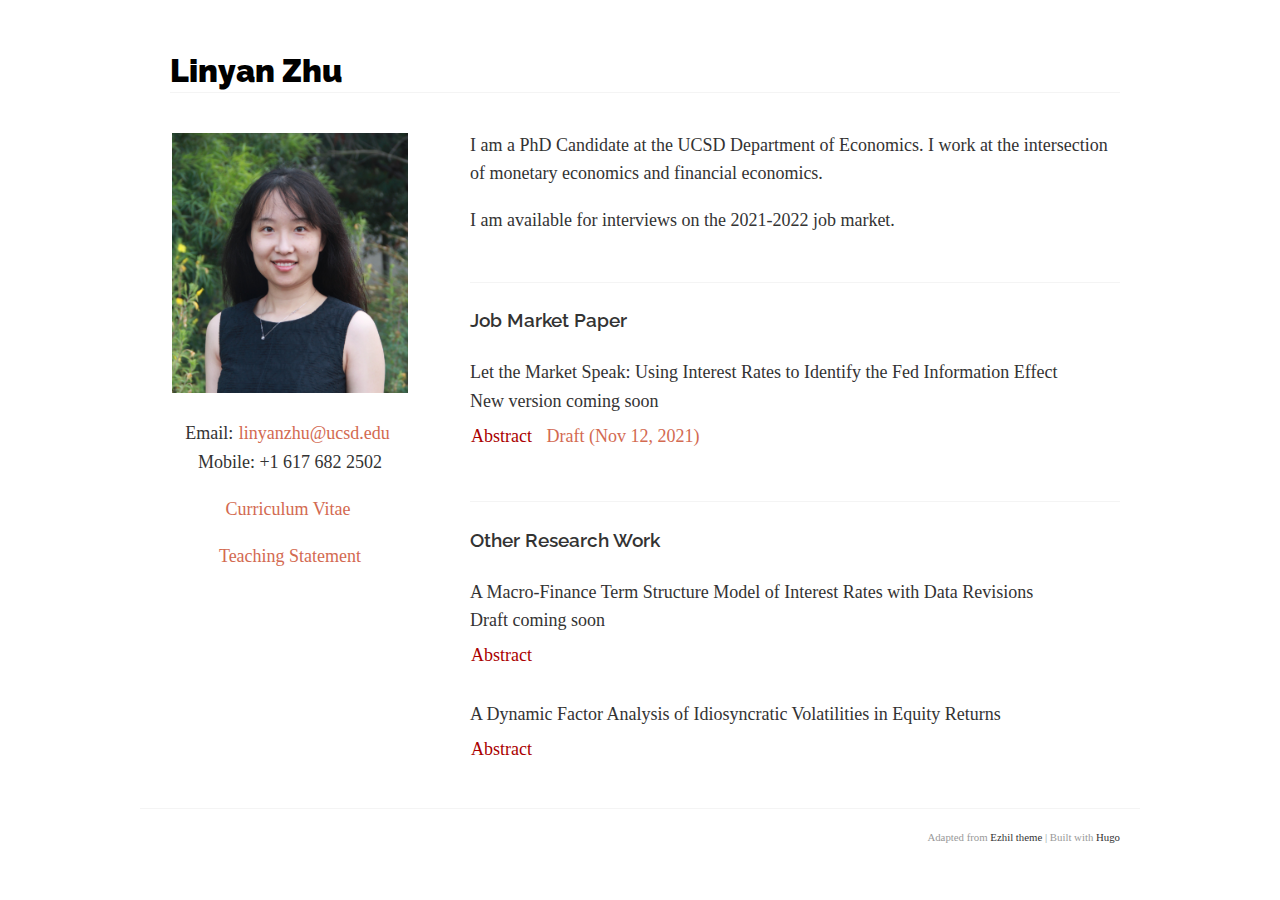
==== index.html @ 39cc54df "update" ====
<!DOCTYPE html>
<html>
<head>
	<meta name="generator" content="Hugo 0.75.1" />

<script async src="https://www.googletagmanager.com/gtag/js?id=G-NRMFE3M5WT"></script>
<script>
  window.dataLayer = window.dataLayer || [];
  function gtag(){dataLayer.push(arguments);}
  gtag('js', new Date());
  gtag('config', 'G-NRMFE3M5WT');
</script>
	<meta charset="utf-8" />
	<meta http-equiv="X-UA-Compatible" content="IE=edge,chrome=1">
	<meta name="viewport" content="width=device-width, initial-scale=1.0"><title>Linyan Zhu  </title><meta name="viewport" content="width=device-width, initial-scale=1">
	<link rel="alternate" type="application/rss+xml" href="https://linyan-zhu.github.io/index.xml" title="Linyan Zhu" />
	<meta property="og:title" content="Linyan Zhu" />
<meta property="og:description" content="" />
<meta property="og:type" content="website" />
<meta property="og:url" content="https://linyan-zhu.github.io/" />
<meta property="og:updated_time" content="2019-04-19T21:37:58+05:30" />
<meta name="twitter:card" content="summary"/>
<meta name="twitter:title" content="Linyan Zhu"/>
<meta name="twitter:description" content=""/>
<link href="https://fonts.googleapis.com/css?family=Ubuntu:300,400,300italic,400italic|Raleway:200,300" rel="stylesheet">

	<link rel="stylesheet" type="text/css" media="screen" href="https://linyan-zhu.github.io/css/normalize.css" />
	<link rel="stylesheet" type="text/css" media="screen" href="https://linyan-zhu.github.io/css/main.css" />
	<link rel="stylesheet" type="text/css" href="https://linyan-zhu.github.io/css/custom.css" />
	

	
	<script src="https://linyan-zhu.github.io/js/main.js"></script>
	<script src="https://code.jquery.com/jquery-3.4.1.js"></script>
	<script src="https://linyan-zhu.github.io/js/boostrap.js"></script>
</head>

<body>
	<div class="container">
<div class="header">
	<base href="https://linyan-zhu.github.io/">
	<h1 class="site-title">
		<a href="https://linyan-zhu.github.io/">Linyan Zhu</a>
	</h1>
	
	<div class="site-description"><nav class="nav social">
			<ul class="flat"></ul>
		</nav>
	</div>

	<nav class="nav">
		<ul class="flat">
			
		</ul>
	</nav>
</div>

	     <div class="wrapper">
		<div class="left">
			<figure>
			<img src='/profile-LinyanZhu.jpg'>  
			<figcaption>
				<p>
				<span>Email: <a class="btn-link-1" href="mailto:linyanzhu@ucsd.edu">linyanzhu@ucsd.edu</a></span>
				<span>Mobile: +1 617 682 2502 </span>
				</p>
				<p>
				<span><a class="btn-link-1" href="https://drive.google.com/file/d/1I-7T60yh6chWtkKvTlPP-8xl0AQCR8G4/view?usp=sharing">Curriculum Vitae</a> </span>
				</p>
				<p>
				
				<span><a class="btn-link" href="https://drive.google.com/file/d/1oDLmYh2rAorirLZGIjZecr6r2-i9DIiJ/view?usp=sharing">Teaching Statement</a></span>
				</p>
			</figcaption>
			</figure>
		</div>
		<div class="right">
			<p>I am a PhD Candidate at the UCSD Department of Economics. I work at the intersection of monetary economics and financial economics.</p>
			<p>I am available for interviews on the 2021-2022 job market.</p>
	    		
	<h5></h5>
	<h4>Job Market Paper</h4>
	<div class="paper" id="p:fedinfo"><div class="papertitle"> Let the Market Speak: Using Interest Rates to Identify the Fed Information Effect </div>
	<p-3> New version coming soon </p-3>
	<div class="links">
	<a class="btn" href="#a:fedinfo" data-toggle="collapse" role="button" aria-expanded="true" aria-controls="a:fedinfo">Abstract</a>
	<a class="btn-link" href="https://drive.google.com/file/d/1va7P-NJppd9Q_zA1TM6-aThrAjFaM-gB/view?usp=sharin">Draft (Nov 12, 2021)</a>
	
	<div class="abstract collapse" id="a:fedinfo">
	<div class="card bg-light p-2 mb-2">
	<p class="card-text">
	 This paper proposes a novel approach to disentangling a Fed information effect from an exogenous monetary shock using high-frequency interest rate changes around a monetary announcement. The approach relies on the different ways these two factors change short-term interest rates. The key to identification is to consider monetary announcements and macroeconomic data releases together and let the latter inform us how interest rates respond to news on economic fundamentals. My measure of the information component of Fed announcements is strongly correlated with the difference between market forecasts and the Fed’s own forecasts.  It has the advantage over measures based on Fed forecasts in that researchers have to wait five years for the release of the Fed forecasts, whereas the measure proposed here can be constructed in real-time from publicly available data.  When one removes the information component from the response to monetary announcements, a pure policy shock has a bigger effect on the economy than suggested using a high-frequency policy instrument with no adjustments.  A tightening monetary shock that raises the three-month-ahead fed funds futures rate by 1% leads industrial production to decline nearly 2.5% ten months after the shock.  The CPI also responds to monetary policy more quickly than is implied by other estimates.	</p>
	</div>
	</div>
	</div>
<h5></h5>
	<h4> Other Research Work </h4>
	<div class="paper" id="p:lowi"><div class="papertitle"> A Macro-Finance Term Structure Model of Interest Rates with Data Revisions </div> 
	<p-3> Draft coming soon </p-3></div> 
	<div class="links">
	<a class="btn" href="#a:atsm" data-toggle="collapse" role="button" aria-expanded="true" aria-controls="a:atsm">Abstract</a>
	<div class="abstract collapse" id="a:atsm">
	<div class="card bg-light p-2 mb-2">
	<p class="card-text">
		The US nominal Treasury yield curve has a particularly high volatility around certain macroeconomic data releases when initial and revised estimates of key macroeconomic indicators are announced. This means that economic agents do not know the true value of economic fundamentals until several months after the fact. I model macroeconomic variables
		in a New-Keynesian framework with fundamental shocks realized contemporaneously but only known at a future date. I model macroeconomic variables in a New-Keynesian framework with fundamentals shocks realized contemporaneously but only known at a future date. To respect potentially ill-behaved data revisions, I model initial and revised released numbers as noisy signals of true macroeconomic variables. 
		I study bond market responses to data releases in light of these frictions in a no-arbitrage affine term structure model of interest rates with latent macroeconomic variables. The model identifies agents' expectations of aggregate economic outcomes after each data release and explains the heterogeneous magnitude of yield curve response to various types of releases. I find that the most important data releases seem to be 
		nonfarm payrolls and the advance estimate of GDP. The importance of nonfarm payrolls comes primarily from its role in signaling the output growth. The release of advance estimates of GDP seems to convey substantial information about the equilibrium real rate of interest.
	</p>
	</div>
	</div>
	</div>
	<h4></h4>
	<div class="paper" id="p:lowi"><div class="papertitle"> A Dynamic Factor Analysis of Idiosyncratic Volatilities in Equity Returns </div> 
	<div class="links">
	<a class="btn" href="#a:civ" data-toggle="collapse" role="button" aria-expanded="true" aria-controls="a:civ">Abstract</a>
	<div class="abstract collapse" id="a:civ">
	<div class="card bg-light p-2 mb-2">
	<p class="card-text">
		I propose a state-space approach to decomposing a stock's idiosyncratic volatility (IV) into a common component and an idiosyncratic one. The IV of a stock is defined as the stochastic volatility of its idiosyncratic return. Unlike a simple average of IV's in the cross section or the first principal component of IV's in a panel in existing studies, the common component here is an AR(1) process and captures the persistence of IV's at the daily frequency. Using a panel of stocks in the Dow Jones Industrial Average Index from 1963 to 2009, I estimate the model with a Bayesian Gibbs sampling procedure. The model is found to fit the panel of IV's in sample better than a GARCH(1,1) model and a principal component approach. It also forecasts future levels of IVs better than a GARCH(1,1) model in the medium- to long-run. Instead of taking a static view of IV, I assess the pricing implications of the unpredictable part of the common component in the cross section of stock returns at the daily frequency. I find that the common component is not priced in my sample and sub-samples.
	</p>
	</div>
	</div>
	</div>
		</div>
		</div>
	       </div>
	</div>
<div class="footer">
	<nav class="nav">
		<div> Adapted from <a href="https://github.com/vividvilla/ezhil">Ezhil theme</a> | Built with <a href="https://gohugo.io">Hugo</a></div>
	</nav>
</div>




</body>
</html>
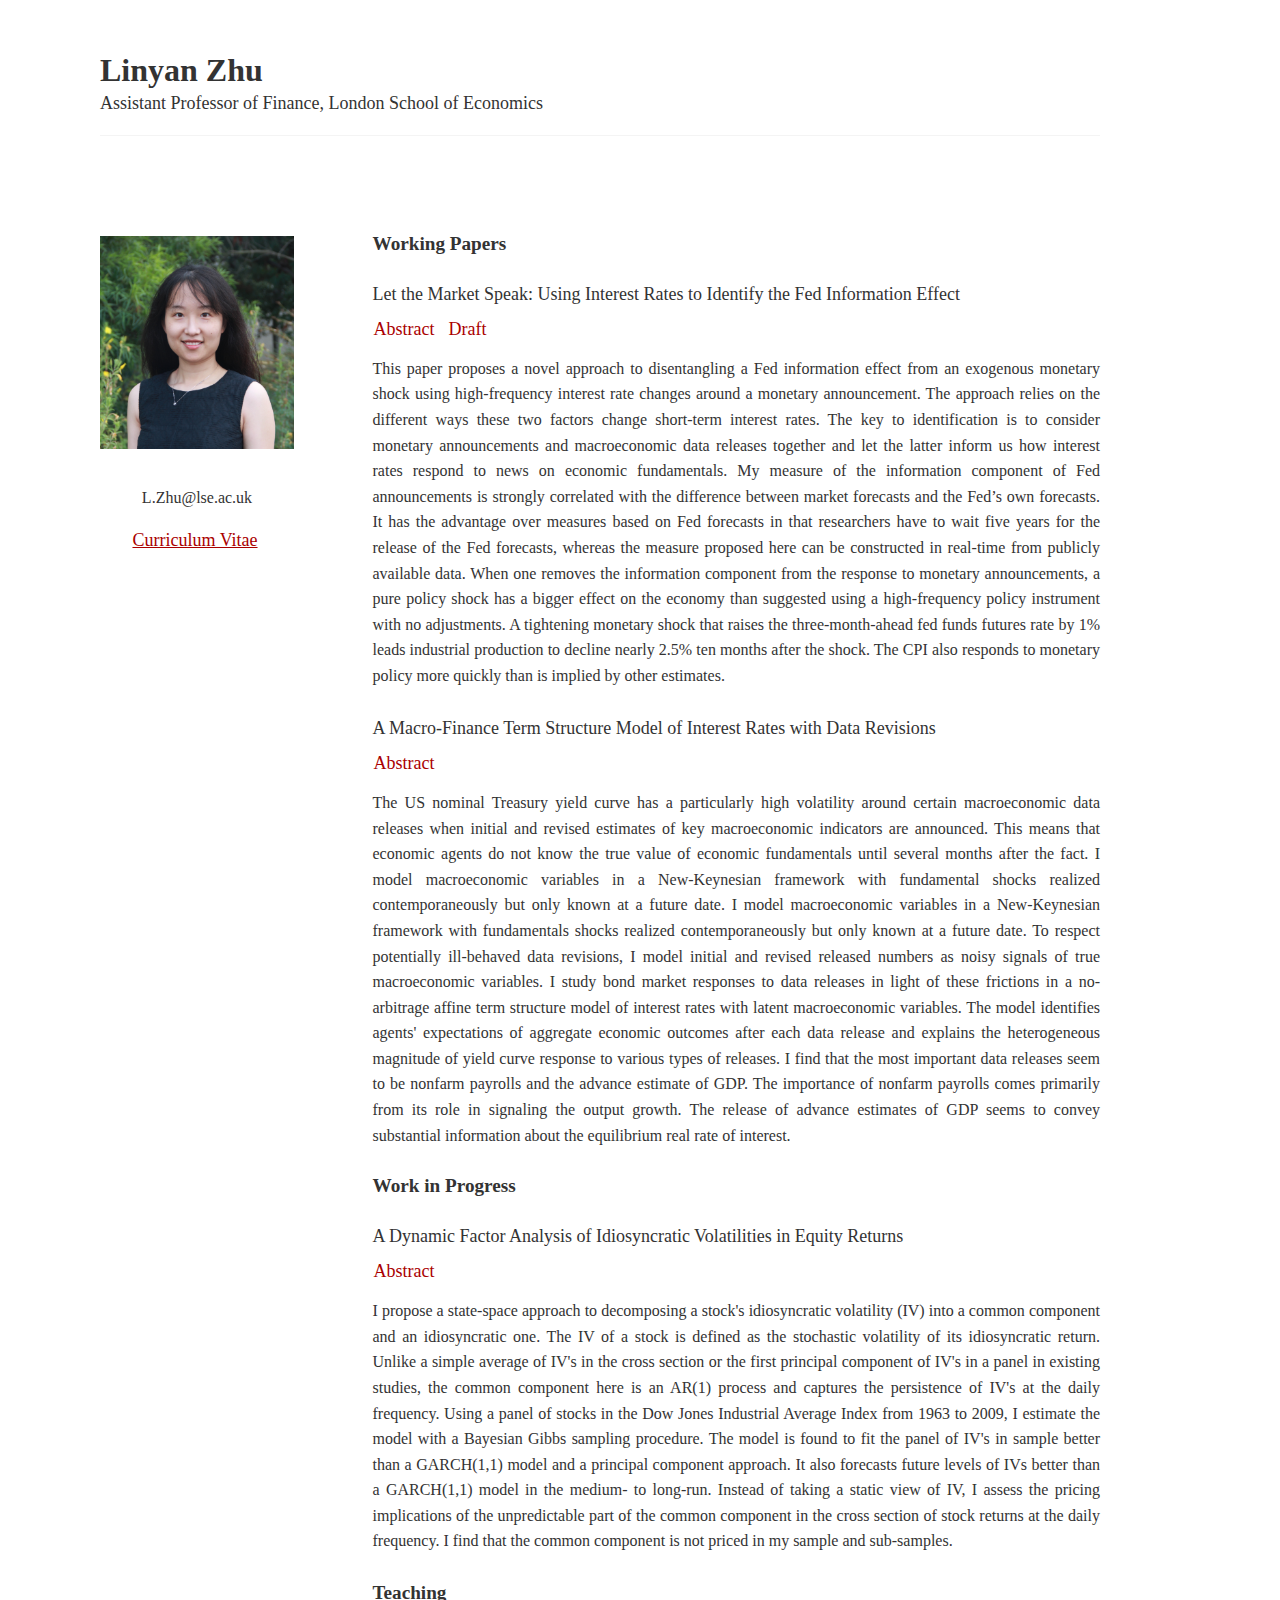
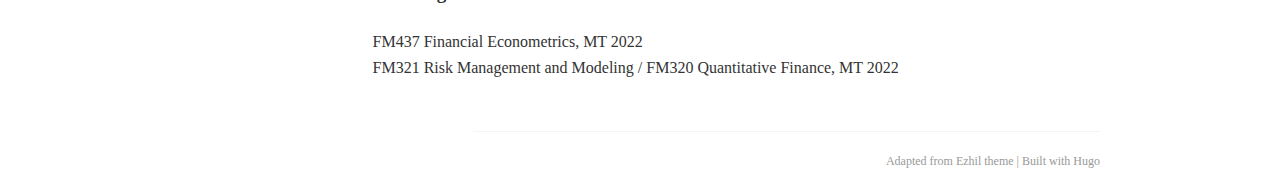
==== commit abffb427: "update" ====
--- a/index.html
+++ b/index.html
@@ -1,53 +1,46 @@
 <!DOCTYPE html>
 <html>
 <head>
-	<meta name="generator" content="Hugo 0.75.1" />
-
-<script async src="https://www.googletagmanager.com/gtag/js?id=G-NRMFE3M5WT"></script>
-<script>
-  window.dataLayer = window.dataLayer || [];
-  function gtag(){dataLayer.push(arguments);}
-  gtag('js', new Date());
-  gtag('config', 'G-NRMFE3M5WT');
-</script>
-	<meta charset="utf-8" />
-	<meta http-equiv="X-UA-Compatible" content="IE=edge,chrome=1">
-	<meta name="viewport" content="width=device-width, initial-scale=1.0"><title>Linyan Zhu  </title><meta name="viewport" content="width=device-width, initial-scale=1">
-	<link rel="alternate" type="application/rss+xml" href="https://linyan-zhu.github.io/index.xml" title="Linyan Zhu" />
+	<meta name="generator" content="Hugo 0.100.1" />
+
+<script async src="https://www.googletagmanager.com/gtag/js?id=G-NRMFE3M5WT"></script>
+<script>
+  window.dataLayer = window.dataLayer || [];
+  function gtag(){dataLayer.push(arguments);}
+  gtag('js', new Date());
+  gtag('config', 'G-NRMFE3M5WT');
+</script>
+	<meta charset="utf-8" />
+	<meta http-equiv="X-UA-Compatible" content="IE=edge,chrome=1">
+	<meta name="viewport" content="width=device-width, initial-scale=1.0"><title>Linyan Zhu - Assistant Professor of Finance, London School of Economics </title><meta name="viewport" content="width=device-width, initial-scale=1">
+	<link rel="alternate" type="application/rss+xml" href="https://linyan-zhu.github.io/index.xml" title="Linyan Zhu" />
 	<meta property="og:title" content="Linyan Zhu" />
 <meta property="og:description" content="" />
 <meta property="og:type" content="website" />
 <meta property="og:url" content="https://linyan-zhu.github.io/" />
-<meta property="og:updated_time" content="2019-04-19T21:37:58+05:30" />
+
 <meta name="twitter:card" content="summary"/>
 <meta name="twitter:title" content="Linyan Zhu"/>
 <meta name="twitter:description" content=""/>
-<link href="https://fonts.googleapis.com/css?family=Ubuntu:300,400,300italic,400italic|Raleway:200,300" rel="stylesheet">
-
-	<link rel="stylesheet" type="text/css" media="screen" href="https://linyan-zhu.github.io/css/normalize.css" />
-	<link rel="stylesheet" type="text/css" media="screen" href="https://linyan-zhu.github.io/css/main.css" />
-	<link rel="stylesheet" type="text/css" href="https://linyan-zhu.github.io/css/custom.css" />
-	
-
-	
-	<script src="https://linyan-zhu.github.io/js/main.js"></script>
-	<script src="https://code.jquery.com/jquery-3.4.1.js"></script>
-	<script src="https://linyan-zhu.github.io/js/boostrap.js"></script>
-</head>
+<link href="https://fonts.googleapis.com/css?family=Ubuntu:300,400,300italic,400italic|Raleway:200,300" rel="stylesheet">
+
+	<link rel="stylesheet" type="text/css" media="screen" href="https://linyan-zhu.github.io/css/normalize.css" />
+	<link rel="stylesheet" type="text/css" media="screen" href="https://linyan-zhu.github.io/css/main.css" />
+	<link rel="stylesheet" type="text/css" href="https://linyan-zhu.github.io/css/custom.css" />
+	
+
+	
+	<script src="https://linyan-zhu.github.io/js/main.js"></script>
+</head>
 
 <body>
 	<div class="container">
-<div class="header">
+	<div class="header">
 	<base href="https://linyan-zhu.github.io/">
 	<h1 class="site-title">
 		<a href="https://linyan-zhu.github.io/">Linyan Zhu</a>
 	</h1>
-	
-	<div class="site-description"><nav class="nav social">
-			<ul class="flat"></ul>
-		</nav>
-	</div>
-
+	<div class="site-description"><h2>Assistant Professor of Finance, London School of Economics</h2></div>
 	<nav class="nav">
 		<ul class="flat">
 			
@@ -55,37 +48,30 @@
 	</nav>
 </div>
 
-	     <div class="wrapper">
-		<div class="left">
-			<figure>
-			<img src='/profile-LinyanZhu.jpg'>  
-			<figcaption>
-				<p>
-				<span>Email: <a class="btn-link-1" href="mailto:linyanzhu@ucsd.edu">linyanzhu@ucsd.edu</a></span>
-				<span>Mobile: +1 617 682 2502 </span>
-				</p>
-				<p>
-				<span><a class="btn-link-1" href="https://drive.google.com/file/d/1I-7T60yh6chWtkKvTlPP-8xl0AQCR8G4/view?usp=sharing">Curriculum Vitae</a> </span>
-				</p>
-				<p>
-				
-				<span><a class="btn-link" href="https://drive.google.com/file/d/1oDLmYh2rAorirLZGIjZecr6r2-i9DIiJ/view?usp=sharing">Teaching Statement</a></span>
-				</p>
-			</figcaption>
-			</figure>
-		</div>
-		<div class="right">
-			<p>I am a PhD Candidate at the UCSD Department of Economics. I work at the intersection of monetary economics and financial economics.</p>
-			<p>I am available for interviews on the 2021-2022 job market.</p>
-	    		
-	<h5></h5>
-	<h4>Job Market Paper</h4>
+	</div>
+	<div class="container">
+  	<div class="wrapper">
+  		<div class="left">
+  			<figure>
+  			<img src='/profile-LinyanZhu.jpg'>  
+  			<figcaption>
+  				<p>
+  				<span>L.Zhu@lse.ac.uk</span>
+  				</p>
+  				<p>
+  				<span> <a class="btn-link-1" href="https://drive.google.com/file/d/1I-7T60yh6chWtkKvTlPP-8xl0AQCR8G4/view?usp=sharing">Curriculum Vitae</a> 
+  				</span>
+  				</p>
+  			</figcaption>
+  			</figure>
+  		</div>
+  		<div class="right">
+  	    		
+	<h4>Working Papers</h4>
 	<div class="paper" id="p:fedinfo"><div class="papertitle"> Let the Market Speak: Using Interest Rates to Identify the Fed Information Effect </div>
-	<p-3> New version coming soon </p-3>
 	<div class="links">
 	<a class="btn" href="#a:fedinfo" data-toggle="collapse" role="button" aria-expanded="true" aria-controls="a:fedinfo">Abstract</a>
-	<a class="btn-link" href="https://drive.google.com/file/d/1va7P-NJppd9Q_zA1TM6-aThrAjFaM-gB/view?usp=sharin">Draft (Nov 12, 2021)</a>
-	
+	<a class="btn-link" href="https://drive.google.com/file/d/1va7P-NJppd9Q_zA1TM6-aThrAjFaM-gB/view?usp=sharin">Draft</a>
 	<div class="abstract collapse" id="a:fedinfo">
 	<div class="card bg-light p-2 mb-2">
 	<p class="card-text">
@@ -93,10 +79,9 @@
 	</div>
 	</div>
 	</div>
-<h5></h5>
-	<h4> Other Research Work </h4>
+	<h4></h4>
 	<div class="paper" id="p:lowi"><div class="papertitle"> A Macro-Finance Term Structure Model of Interest Rates with Data Revisions </div> 
-	<p-3> Draft coming soon </p-3></div> 
+	<p-3> </p-3>
 	<div class="links">
 	<a class="btn" href="#a:atsm" data-toggle="collapse" role="button" aria-expanded="true" aria-controls="a:atsm">Abstract</a>
 	<div class="abstract collapse" id="a:atsm">
@@ -110,7 +95,7 @@
 	</div>
 	</div>
 	</div>
-	<h4></h4>
+	<h4>Work in Progress</h4>
 	<div class="paper" id="p:lowi"><div class="papertitle"> A Dynamic Factor Analysis of Idiosyncratic Volatilities in Equity Returns </div> 
 	<div class="links">
 	<a class="btn" href="#a:civ" data-toggle="collapse" role="button" aria-expanded="true" aria-controls="a:civ">Abstract</a>
@@ -122,18 +107,25 @@
 	</div>
 	</div>
 	</div>
-		</div>
-		</div>
-	       </div>
-	</div>
-<div class="footer">
-	<nav class="nav">
-		<div> Adapted from <a href="https://github.com/vividvilla/ezhil">Ezhil theme</a> | Built with <a href="https://gohugo.io">Hugo</a></div>
-	</nav>
+		</div>	
+  	    		<h5></h5>
+<h4> Teaching </h4>
+</p>
+<p>
+<span>FM437 Financial Econometrics, MT 2022 </span>
+<span>FM321 Risk Management and Modeling / FM320 Quantitative Finance, MT 2022</span> 
+</p>
+  		</div>
+  	</div>
+  	 <div class="container">
+  	<div class="footer">
+		Adapted from <a href="https://github.com/vividvilla/ezhil">Ezhil theme</a> | Built with <a href="https://gohugo.io">Hugo</a>
 </div>
 
 
 
 
+  	</div>
+	</div>
 </body>
 </html>
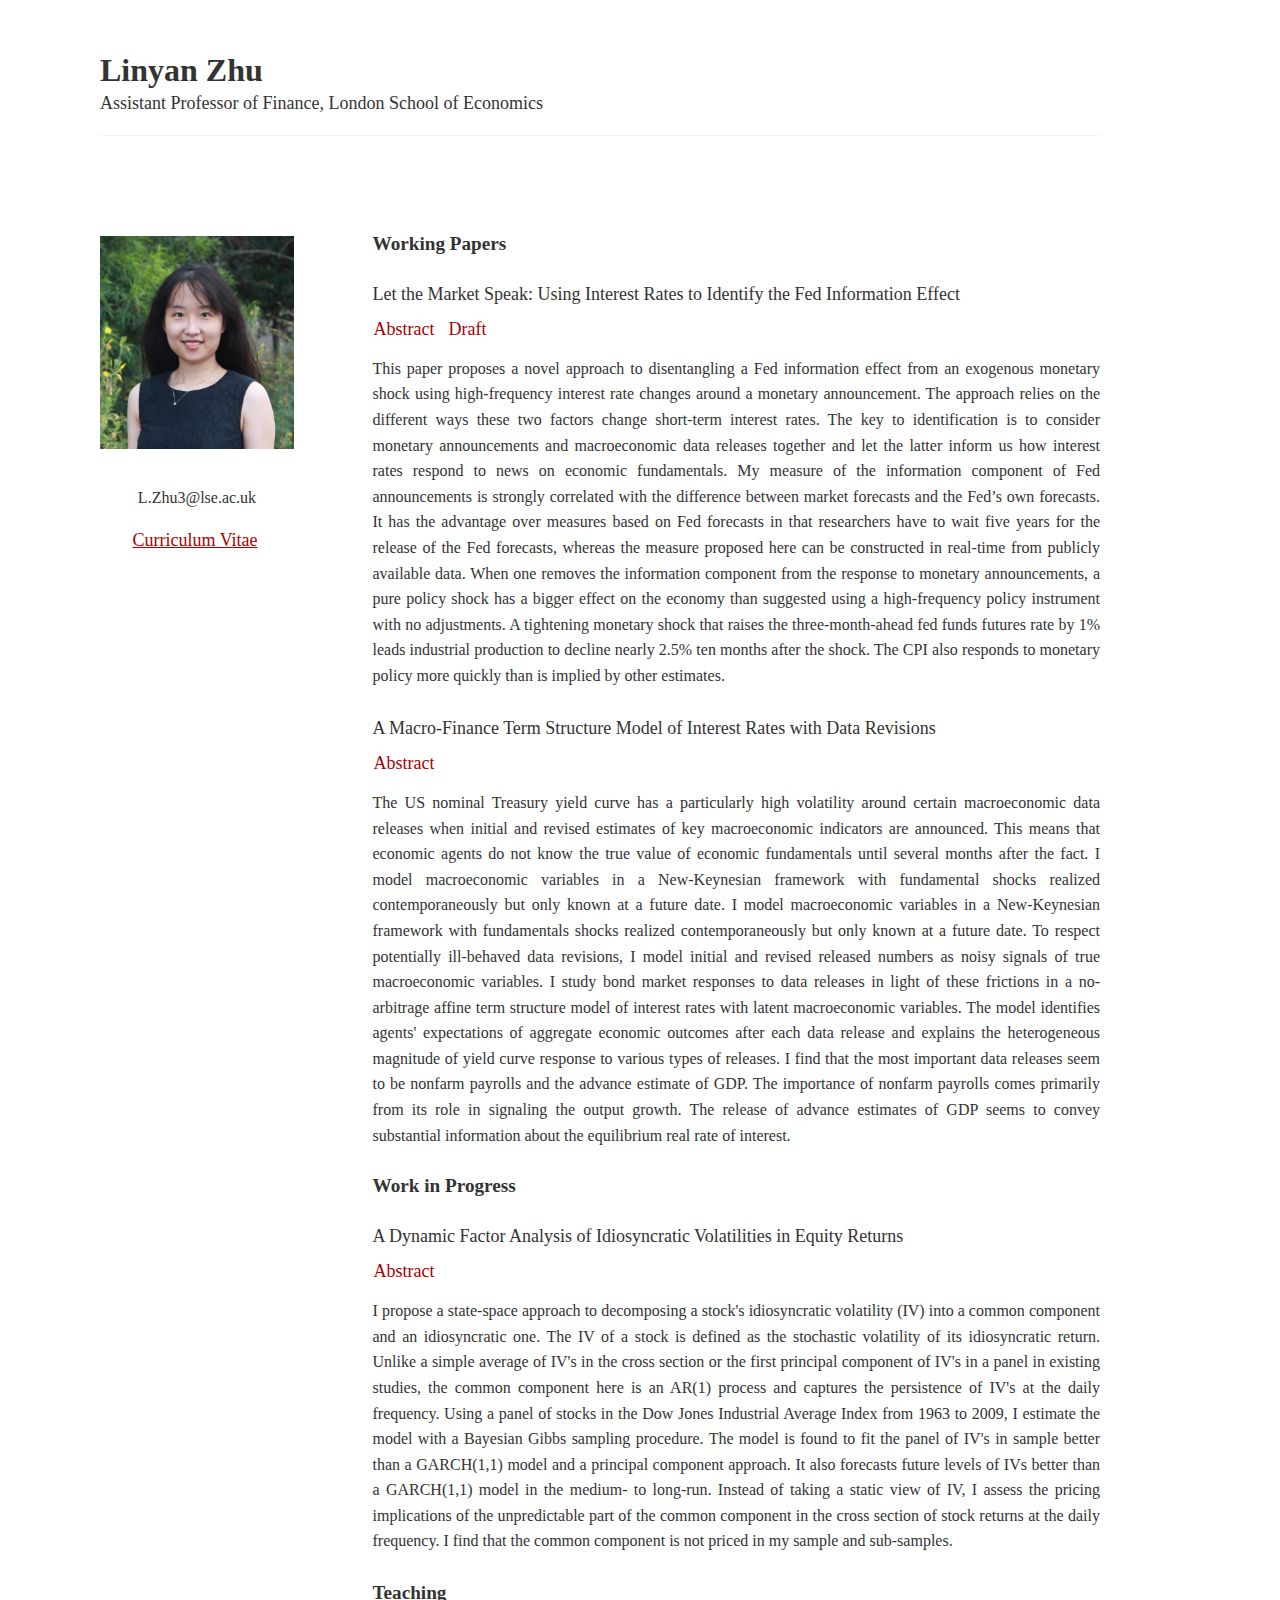
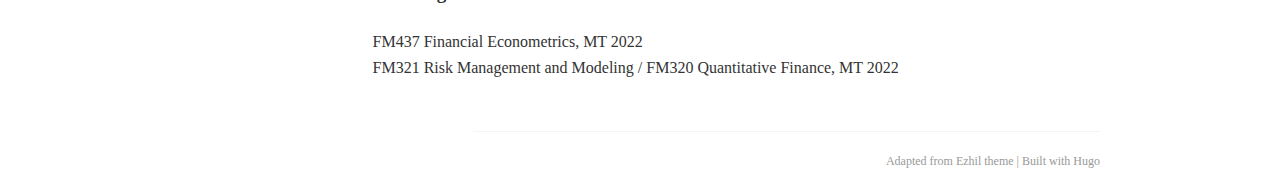
==== commit 5e66c7d9: "Update index.html" ====
--- a/index.html
+++ b/index.html
@@ -1,6 +1,6 @@
-<!DOCTYPE html>
-<html>
-<head>
+<!DOCTYPE html>
+<html>
+<head>
 	<meta name="generator" content="Hugo 0.100.1" />
 
 <script async src="https://www.googletagmanager.com/gtag/js?id=G-NRMFE3M5WT"></script>
@@ -14,14 +14,14 @@
 	<meta http-equiv="X-UA-Compatible" content="IE=edge,chrome=1">
 	<meta name="viewport" content="width=device-width, initial-scale=1.0"><title>Linyan Zhu - Assistant Professor of Finance, London School of Economics </title><meta name="viewport" content="width=device-width, initial-scale=1">
 	<link rel="alternate" type="application/rss+xml" href="https://linyan-zhu.github.io/index.xml" title="Linyan Zhu" />
-	<meta property="og:title" content="Linyan Zhu" />
-<meta property="og:description" content="" />
-<meta property="og:type" content="website" />
-<meta property="og:url" content="https://linyan-zhu.github.io/" />
-
-<meta name="twitter:card" content="summary"/>
-<meta name="twitter:title" content="Linyan Zhu"/>
-<meta name="twitter:description" content=""/>
+	<meta property="og:title" content="Linyan Zhu" />
+<meta property="og:description" content="" />
+<meta property="og:type" content="website" />
+<meta property="og:url" content="https://linyan-zhu.github.io/" />
+
+<meta name="twitter:card" content="summary"/>
+<meta name="twitter:title" content="Linyan Zhu"/>
+<meta name="twitter:description" content=""/>
 <link href="https://fonts.googleapis.com/css?family=Ubuntu:300,400,300italic,400italic|Raleway:200,300" rel="stylesheet">
 
 	<link rel="stylesheet" type="text/css" media="screen" href="https://linyan-zhu.github.io/css/normalize.css" />
@@ -32,100 +32,100 @@
 	
 	<script src="https://linyan-zhu.github.io/js/main.js"></script>
 </head>
-
-<body>
-	<div class="container">
-	<div class="header">
-	<base href="https://linyan-zhu.github.io/">
-	<h1 class="site-title">
-		<a href="https://linyan-zhu.github.io/">Linyan Zhu</a>
-	</h1>
-	<div class="site-description"><h2>Assistant Professor of Finance, London School of Economics</h2></div>
-	<nav class="nav">
-		<ul class="flat">
-			
-		</ul>
-	</nav>
-</div>
-
-	</div>
-	<div class="container">
-  	<div class="wrapper">
-  		<div class="left">
-  			<figure>
-  			<img src='/profile-LinyanZhu.jpg'>  
-  			<figcaption>
-  				<p>
-  				<span>L.Zhu@lse.ac.uk</span>
-  				</p>
-  				<p>
-  				<span> <a class="btn-link-1" href="https://drive.google.com/file/d/1I-7T60yh6chWtkKvTlPP-8xl0AQCR8G4/view?usp=sharing">Curriculum Vitae</a> 
-  				</span>
-  				</p>
-  			</figcaption>
-  			</figure>
-  		</div>
-  		<div class="right">
-  	    		
-	<h4>Working Papers</h4>
-	<div class="paper" id="p:fedinfo"><div class="papertitle"> Let the Market Speak: Using Interest Rates to Identify the Fed Information Effect </div>
-	<div class="links">
-	<a class="btn" href="#a:fedinfo" data-toggle="collapse" role="button" aria-expanded="true" aria-controls="a:fedinfo">Abstract</a>
-	<a class="btn-link" href="https://drive.google.com/file/d/1va7P-NJppd9Q_zA1TM6-aThrAjFaM-gB/view?usp=sharin">Draft</a>
-	<div class="abstract collapse" id="a:fedinfo">
-	<div class="card bg-light p-2 mb-2">
-	<p class="card-text">
-	 This paper proposes a novel approach to disentangling a Fed information effect from an exogenous monetary shock using high-frequency interest rate changes around a monetary announcement. The approach relies on the different ways these two factors change short-term interest rates. The key to identification is to consider monetary announcements and macroeconomic data releases together and let the latter inform us how interest rates respond to news on economic fundamentals. My measure of the information component of Fed announcements is strongly correlated with the difference between market forecasts and the Fed’s own forecasts.  It has the advantage over measures based on Fed forecasts in that researchers have to wait five years for the release of the Fed forecasts, whereas the measure proposed here can be constructed in real-time from publicly available data.  When one removes the information component from the response to monetary announcements, a pure policy shock has a bigger effect on the economy than suggested using a high-frequency policy instrument with no adjustments.  A tightening monetary shock that raises the three-month-ahead fed funds futures rate by 1% leads industrial production to decline nearly 2.5% ten months after the shock.  The CPI also responds to monetary policy more quickly than is implied by other estimates.	</p>
-	</div>
-	</div>
-	</div>
-	<h4></h4>
-	<div class="paper" id="p:lowi"><div class="papertitle"> A Macro-Finance Term Structure Model of Interest Rates with Data Revisions </div> 
-	<p-3> </p-3>
-	<div class="links">
-	<a class="btn" href="#a:atsm" data-toggle="collapse" role="button" aria-expanded="true" aria-controls="a:atsm">Abstract</a>
-	<div class="abstract collapse" id="a:atsm">
-	<div class="card bg-light p-2 mb-2">
-	<p class="card-text">
-		The US nominal Treasury yield curve has a particularly high volatility around certain macroeconomic data releases when initial and revised estimates of key macroeconomic indicators are announced. This means that economic agents do not know the true value of economic fundamentals until several months after the fact. I model macroeconomic variables
-		in a New-Keynesian framework with fundamental shocks realized contemporaneously but only known at a future date. I model macroeconomic variables in a New-Keynesian framework with fundamentals shocks realized contemporaneously but only known at a future date. To respect potentially ill-behaved data revisions, I model initial and revised released numbers as noisy signals of true macroeconomic variables. 
-		I study bond market responses to data releases in light of these frictions in a no-arbitrage affine term structure model of interest rates with latent macroeconomic variables. The model identifies agents' expectations of aggregate economic outcomes after each data release and explains the heterogeneous magnitude of yield curve response to various types of releases. I find that the most important data releases seem to be 
-		nonfarm payrolls and the advance estimate of GDP. The importance of nonfarm payrolls comes primarily from its role in signaling the output growth. The release of advance estimates of GDP seems to convey substantial information about the equilibrium real rate of interest.
-	</p>
-	</div>
-	</div>
-	</div>
-	<h4>Work in Progress</h4>
-	<div class="paper" id="p:lowi"><div class="papertitle"> A Dynamic Factor Analysis of Idiosyncratic Volatilities in Equity Returns </div> 
-	<div class="links">
-	<a class="btn" href="#a:civ" data-toggle="collapse" role="button" aria-expanded="true" aria-controls="a:civ">Abstract</a>
-	<div class="abstract collapse" id="a:civ">
-	<div class="card bg-light p-2 mb-2">
-	<p class="card-text">
-		I propose a state-space approach to decomposing a stock's idiosyncratic volatility (IV) into a common component and an idiosyncratic one. The IV of a stock is defined as the stochastic volatility of its idiosyncratic return. Unlike a simple average of IV's in the cross section or the first principal component of IV's in a panel in existing studies, the common component here is an AR(1) process and captures the persistence of IV's at the daily frequency. Using a panel of stocks in the Dow Jones Industrial Average Index from 1963 to 2009, I estimate the model with a Bayesian Gibbs sampling procedure. The model is found to fit the panel of IV's in sample better than a GARCH(1,1) model and a principal component approach. It also forecasts future levels of IVs better than a GARCH(1,1) model in the medium- to long-run. Instead of taking a static view of IV, I assess the pricing implications of the unpredictable part of the common component in the cross section of stock returns at the daily frequency. I find that the common component is not priced in my sample and sub-samples.
-	</p>
-	</div>
-	</div>
-	</div>
-		</div>	
-  	    		<h5></h5>
-<h4> Teaching </h4>
-</p>
-<p>
-<span>FM437 Financial Econometrics, MT 2022 </span>
-<span>FM321 Risk Management and Modeling / FM320 Quantitative Finance, MT 2022</span> 
-</p>
-  		</div>
-  	</div>
-  	 <div class="container">
-  	<div class="footer">
-		Adapted from <a href="https://github.com/vividvilla/ezhil">Ezhil theme</a> | Built with <a href="https://gohugo.io">Hugo</a>
-</div>
-
-
-
-
-  	</div>
-	</div>
-</body>
-</html>
+
+<body>
+	<div class="container">
+	<div class="header">
+	<base href="https://linyan-zhu.github.io/">
+	<h1 class="site-title">
+		<a href="https://linyan-zhu.github.io/">Linyan Zhu</a>
+	</h1>
+	<div class="site-description"><h2>Assistant Professor of Finance, London School of Economics</h2></div>
+	<nav class="nav">
+		<ul class="flat">
+			
+		</ul>
+	</nav>
+</div>
+
+	</div>
+	<div class="container">
+  	<div class="wrapper">
+  		<div class="left">
+  			<figure>
+  			<img src='/profile-LinyanZhu.jpg'>  
+  			<figcaption>
+  				<p>
+  				<span>L.Zhu3@lse.ac.uk</span>
+  				</p>
+  				<p>
+  				<span> <a class="btn-link-1" href="https://drive.google.com/file/d/1I-7T60yh6chWtkKvTlPP-8xl0AQCR8G4/view?usp=sharing">Curriculum Vitae</a> 
+  				</span>
+  				</p>
+  			</figcaption>
+  			</figure>
+  		</div>
+  		<div class="right">
+  	    		
+	<h4>Working Papers</h4>
+	<div class="paper" id="p:fedinfo"><div class="papertitle"> Let the Market Speak: Using Interest Rates to Identify the Fed Information Effect </div>
+	<div class="links">
+	<a class="btn" href="#a:fedinfo" data-toggle="collapse" role="button" aria-expanded="true" aria-controls="a:fedinfo">Abstract</a>
+	<a class="btn-link" href="https://drive.google.com/file/d/1va7P-NJppd9Q_zA1TM6-aThrAjFaM-gB/view?usp=sharin">Draft</a>
+	<div class="abstract collapse" id="a:fedinfo">
+	<div class="card bg-light p-2 mb-2">
+	<p class="card-text">
+	 This paper proposes a novel approach to disentangling a Fed information effect from an exogenous monetary shock using high-frequency interest rate changes around a monetary announcement. The approach relies on the different ways these two factors change short-term interest rates. The key to identification is to consider monetary announcements and macroeconomic data releases together and let the latter inform us how interest rates respond to news on economic fundamentals. My measure of the information component of Fed announcements is strongly correlated with the difference between market forecasts and the Fed’s own forecasts.  It has the advantage over measures based on Fed forecasts in that researchers have to wait five years for the release of the Fed forecasts, whereas the measure proposed here can be constructed in real-time from publicly available data.  When one removes the information component from the response to monetary announcements, a pure policy shock has a bigger effect on the economy than suggested using a high-frequency policy instrument with no adjustments.  A tightening monetary shock that raises the three-month-ahead fed funds futures rate by 1% leads industrial production to decline nearly 2.5% ten months after the shock.  The CPI also responds to monetary policy more quickly than is implied by other estimates.	</p>
+	</div>
+	</div>
+	</div>
+	<h4></h4>
+	<div class="paper" id="p:lowi"><div class="papertitle"> A Macro-Finance Term Structure Model of Interest Rates with Data Revisions </div> 
+	<p-3> </p-3>
+	<div class="links">
+	<a class="btn" href="#a:atsm" data-toggle="collapse" role="button" aria-expanded="true" aria-controls="a:atsm">Abstract</a>
+	<div class="abstract collapse" id="a:atsm">
+	<div class="card bg-light p-2 mb-2">
+	<p class="card-text">
+		The US nominal Treasury yield curve has a particularly high volatility around certain macroeconomic data releases when initial and revised estimates of key macroeconomic indicators are announced. This means that economic agents do not know the true value of economic fundamentals until several months after the fact. I model macroeconomic variables
+		in a New-Keynesian framework with fundamental shocks realized contemporaneously but only known at a future date. I model macroeconomic variables in a New-Keynesian framework with fundamentals shocks realized contemporaneously but only known at a future date. To respect potentially ill-behaved data revisions, I model initial and revised released numbers as noisy signals of true macroeconomic variables. 
+		I study bond market responses to data releases in light of these frictions in a no-arbitrage affine term structure model of interest rates with latent macroeconomic variables. The model identifies agents' expectations of aggregate economic outcomes after each data release and explains the heterogeneous magnitude of yield curve response to various types of releases. I find that the most important data releases seem to be 
+		nonfarm payrolls and the advance estimate of GDP. The importance of nonfarm payrolls comes primarily from its role in signaling the output growth. The release of advance estimates of GDP seems to convey substantial information about the equilibrium real rate of interest.
+	</p>
+	</div>
+	</div>
+	</div>
+	<h4>Work in Progress</h4>
+	<div class="paper" id="p:lowi"><div class="papertitle"> A Dynamic Factor Analysis of Idiosyncratic Volatilities in Equity Returns </div> 
+	<div class="links">
+	<a class="btn" href="#a:civ" data-toggle="collapse" role="button" aria-expanded="true" aria-controls="a:civ">Abstract</a>
+	<div class="abstract collapse" id="a:civ">
+	<div class="card bg-light p-2 mb-2">
+	<p class="card-text">
+		I propose a state-space approach to decomposing a stock's idiosyncratic volatility (IV) into a common component and an idiosyncratic one. The IV of a stock is defined as the stochastic volatility of its idiosyncratic return. Unlike a simple average of IV's in the cross section or the first principal component of IV's in a panel in existing studies, the common component here is an AR(1) process and captures the persistence of IV's at the daily frequency. Using a panel of stocks in the Dow Jones Industrial Average Index from 1963 to 2009, I estimate the model with a Bayesian Gibbs sampling procedure. The model is found to fit the panel of IV's in sample better than a GARCH(1,1) model and a principal component approach. It also forecasts future levels of IVs better than a GARCH(1,1) model in the medium- to long-run. Instead of taking a static view of IV, I assess the pricing implications of the unpredictable part of the common component in the cross section of stock returns at the daily frequency. I find that the common component is not priced in my sample and sub-samples.
+	</p>
+	</div>
+	</div>
+	</div>
+		</div>	
+  	    		<h5></h5>
+<h4> Teaching </h4>
+</p>
+<p>
+<span>FM437 Financial Econometrics, MT 2022 </span>
+<span>FM321 Risk Management and Modeling / FM320 Quantitative Finance, MT 2022</span> 
+</p>
+  		</div>
+  	</div>
+  	 <div class="container">
+  	<div class="footer">
+		Adapted from <a href="https://github.com/vividvilla/ezhil">Ezhil theme</a> | Built with <a href="https://gohugo.io">Hugo</a>
+</div>
+
+
+
+
+  	</div>
+	</div>
+</body>
+</html>
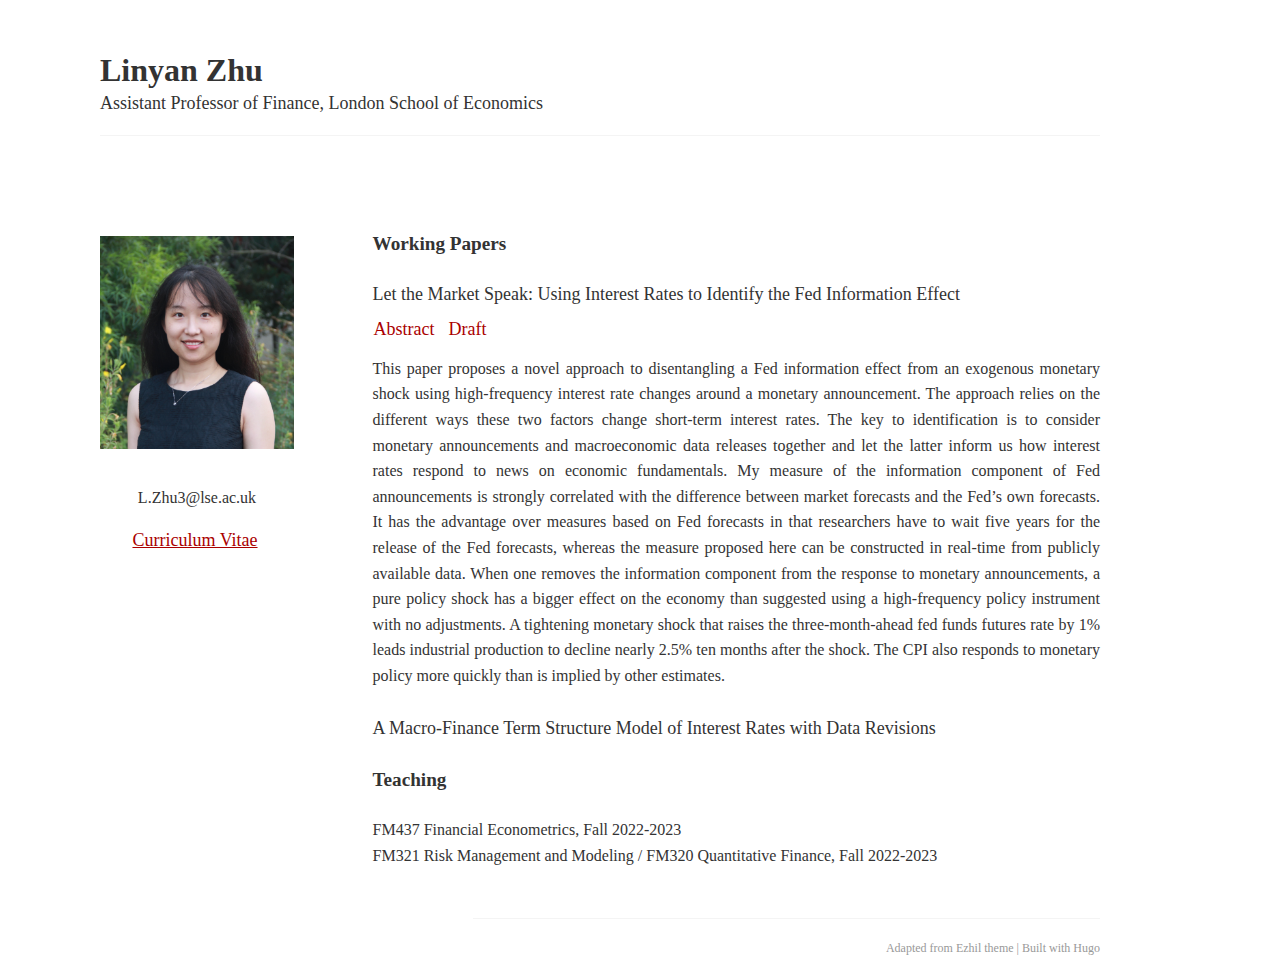
==== commit e5377cb9: "Update index.html" ====
--- a/index.html
+++ b/index.html
@@ -71,7 +71,7 @@
 	<div class="paper" id="p:fedinfo"><div class="papertitle"> Let the Market Speak: Using Interest Rates to Identify the Fed Information Effect </div>
 	<div class="links">
 	<a class="btn" href="#a:fedinfo" data-toggle="collapse" role="button" aria-expanded="true" aria-controls="a:fedinfo">Abstract</a>
-	<a class="btn-link" href="https://drive.google.com/file/d/1va7P-NJppd9Q_zA1TM6-aThrAjFaM-gB/view?usp=sharin">Draft</a>
+	<a class="btn-link" href="https://www.dropbox.com/scl/fi/lii9t46wi5thnky5yybnc/LetMarketSpeak_LinyanZhu_website.pdf?rlkey=34ab7ct6wfwmlrnzbevg5dtt3&dl=0">Draft</a>
 	<div class="abstract collapse" id="a:fedinfo">
 	<div class="card bg-light p-2 mb-2">
 	<p class="card-text">
@@ -82,38 +82,11 @@
 	<h4></h4>
 	<div class="paper" id="p:lowi"><div class="papertitle"> A Macro-Finance Term Structure Model of Interest Rates with Data Revisions </div> 
 	<p-3> </p-3>
-	<div class="links">
-	<a class="btn" href="#a:atsm" data-toggle="collapse" role="button" aria-expanded="true" aria-controls="a:atsm">Abstract</a>
-	<div class="abstract collapse" id="a:atsm">
-	<div class="card bg-light p-2 mb-2">
-	<p class="card-text">
-		The US nominal Treasury yield curve has a particularly high volatility around certain macroeconomic data releases when initial and revised estimates of key macroeconomic indicators are announced. This means that economic agents do not know the true value of economic fundamentals until several months after the fact. I model macroeconomic variables
-		in a New-Keynesian framework with fundamental shocks realized contemporaneously but only known at a future date. I model macroeconomic variables in a New-Keynesian framework with fundamentals shocks realized contemporaneously but only known at a future date. To respect potentially ill-behaved data revisions, I model initial and revised released numbers as noisy signals of true macroeconomic variables. 
-		I study bond market responses to data releases in light of these frictions in a no-arbitrage affine term structure model of interest rates with latent macroeconomic variables. The model identifies agents' expectations of aggregate economic outcomes after each data release and explains the heterogeneous magnitude of yield curve response to various types of releases. I find that the most important data releases seem to be 
-		nonfarm payrolls and the advance estimate of GDP. The importance of nonfarm payrolls comes primarily from its role in signaling the output growth. The release of advance estimates of GDP seems to convey substantial information about the equilibrium real rate of interest.
-	</p>
-	</div>
-	</div>
-	</div>
-	<h4>Work in Progress</h4>
-	<div class="paper" id="p:lowi"><div class="papertitle"> A Dynamic Factor Analysis of Idiosyncratic Volatilities in Equity Returns </div> 
-	<div class="links">
-	<a class="btn" href="#a:civ" data-toggle="collapse" role="button" aria-expanded="true" aria-controls="a:civ">Abstract</a>
-	<div class="abstract collapse" id="a:civ">
-	<div class="card bg-light p-2 mb-2">
-	<p class="card-text">
-		I propose a state-space approach to decomposing a stock's idiosyncratic volatility (IV) into a common component and an idiosyncratic one. The IV of a stock is defined as the stochastic volatility of its idiosyncratic return. Unlike a simple average of IV's in the cross section or the first principal component of IV's in a panel in existing studies, the common component here is an AR(1) process and captures the persistence of IV's at the daily frequency. Using a panel of stocks in the Dow Jones Industrial Average Index from 1963 to 2009, I estimate the model with a Bayesian Gibbs sampling procedure. The model is found to fit the panel of IV's in sample better than a GARCH(1,1) model and a principal component approach. It also forecasts future levels of IVs better than a GARCH(1,1) model in the medium- to long-run. Instead of taking a static view of IV, I assess the pricing implications of the unpredictable part of the common component in the cross section of stock returns at the daily frequency. I find that the common component is not priced in my sample and sub-samples.
-	</p>
-	</div>
-	</div>
-	</div>
-		</div>	
-  	    		<h5></h5>
 <h4> Teaching </h4>
 </p>
 <p>
-<span>FM437 Financial Econometrics, MT 2022 </span>
-<span>FM321 Risk Management and Modeling / FM320 Quantitative Finance, MT 2022</span> 
+<span>FM437 Financial Econometrics, Fall 2022-2023 </span>
+<span>FM321 Risk Management and Modeling / FM320 Quantitative Finance, Fall 2022-2023</span> 
 </p>
   		</div>
   	</div>
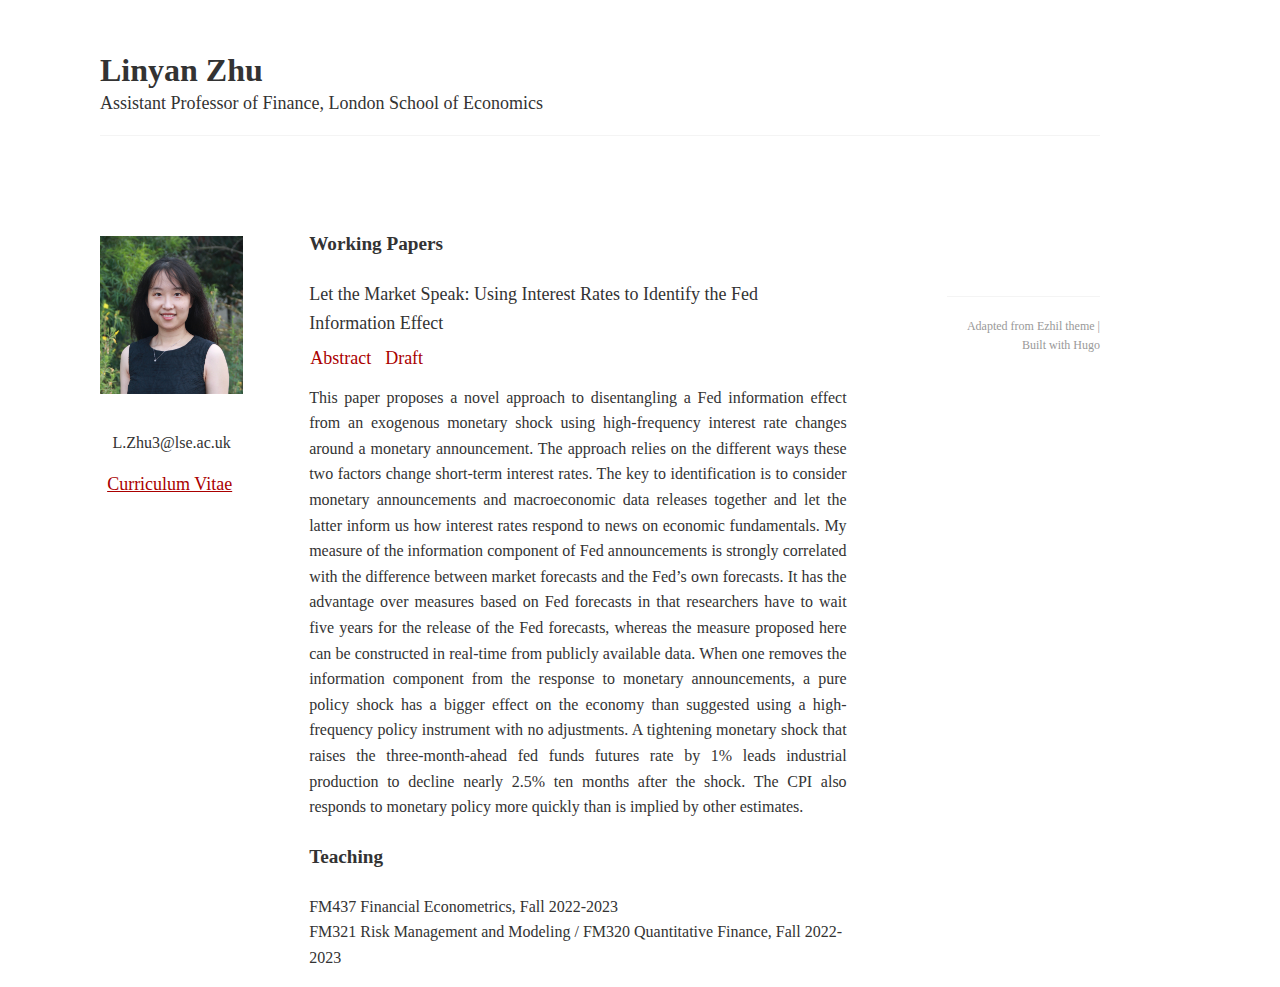
==== commit 0cf485d9: "Update index.html" ====
--- a/index.html
+++ b/index.html
@@ -80,8 +80,6 @@
 	</div>
 	</div>
 	<h4></h4>
-	<div class="paper" id="p:lowi"><div class="papertitle"> A Macro-Finance Term Structure Model of Interest Rates with Data Revisions </div> 
-	<p-3> </p-3>
 <h4> Teaching </h4>
 </p>
 <p>
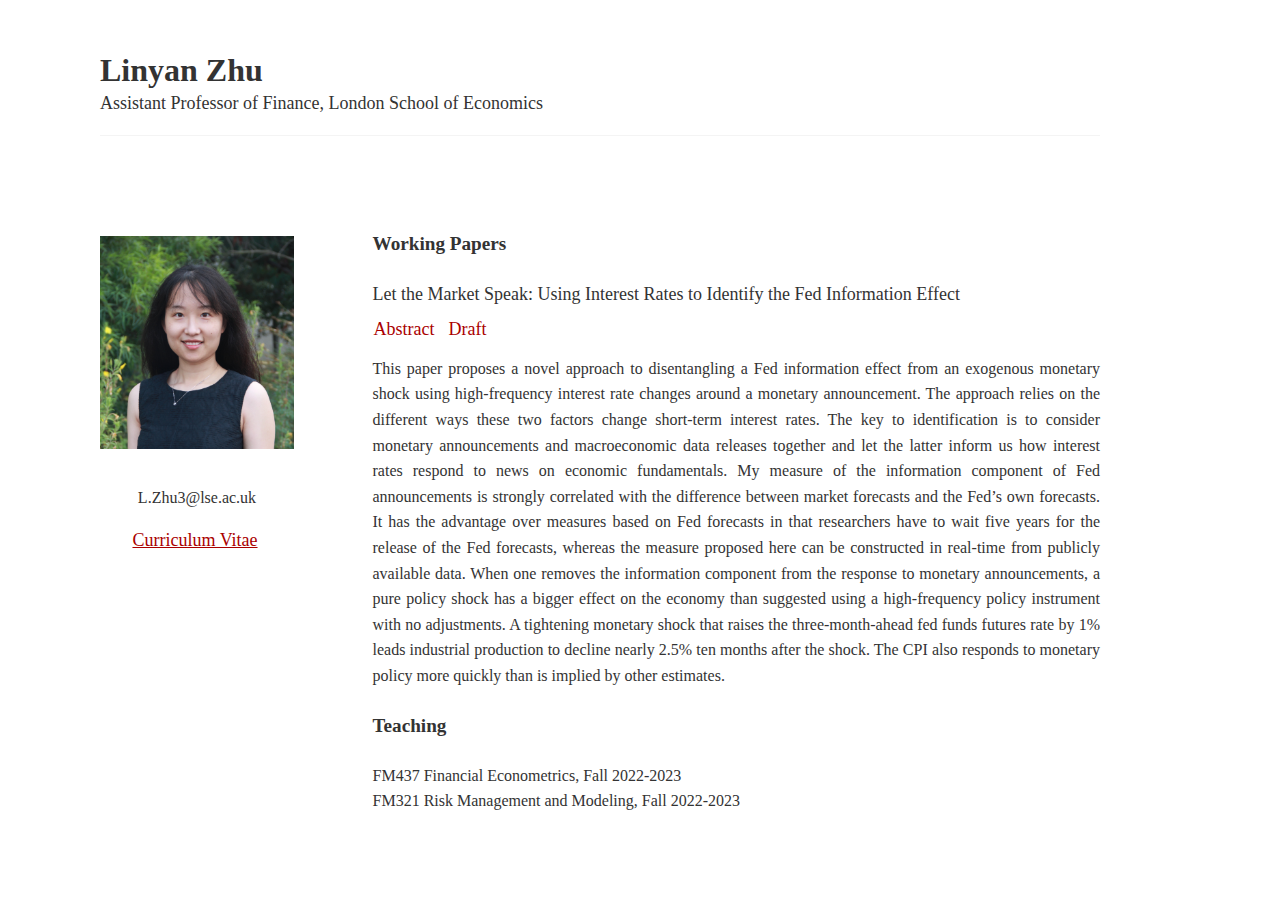
==== commit d5eb75f2: "Update index.html" ====
--- a/index.html
+++ b/index.html
@@ -84,18 +84,9 @@
 </p>
 <p>
 <span>FM437 Financial Econometrics, Fall 2022-2023 </span>
-<span>FM321 Risk Management and Modeling / FM320 Quantitative Finance, Fall 2022-2023</span> 
+<span>FM321 Risk Management and Modeling, Fall 2022-2023</span> 
 </p>
   		</div>
-  	</div>
-  	 <div class="container">
-  	<div class="footer">
-		Adapted from <a href="https://github.com/vividvilla/ezhil">Ezhil theme</a> | Built with <a href="https://gohugo.io">Hugo</a>
-</div>
-
-
-
-
   	</div>
 	</div>
 </body>
